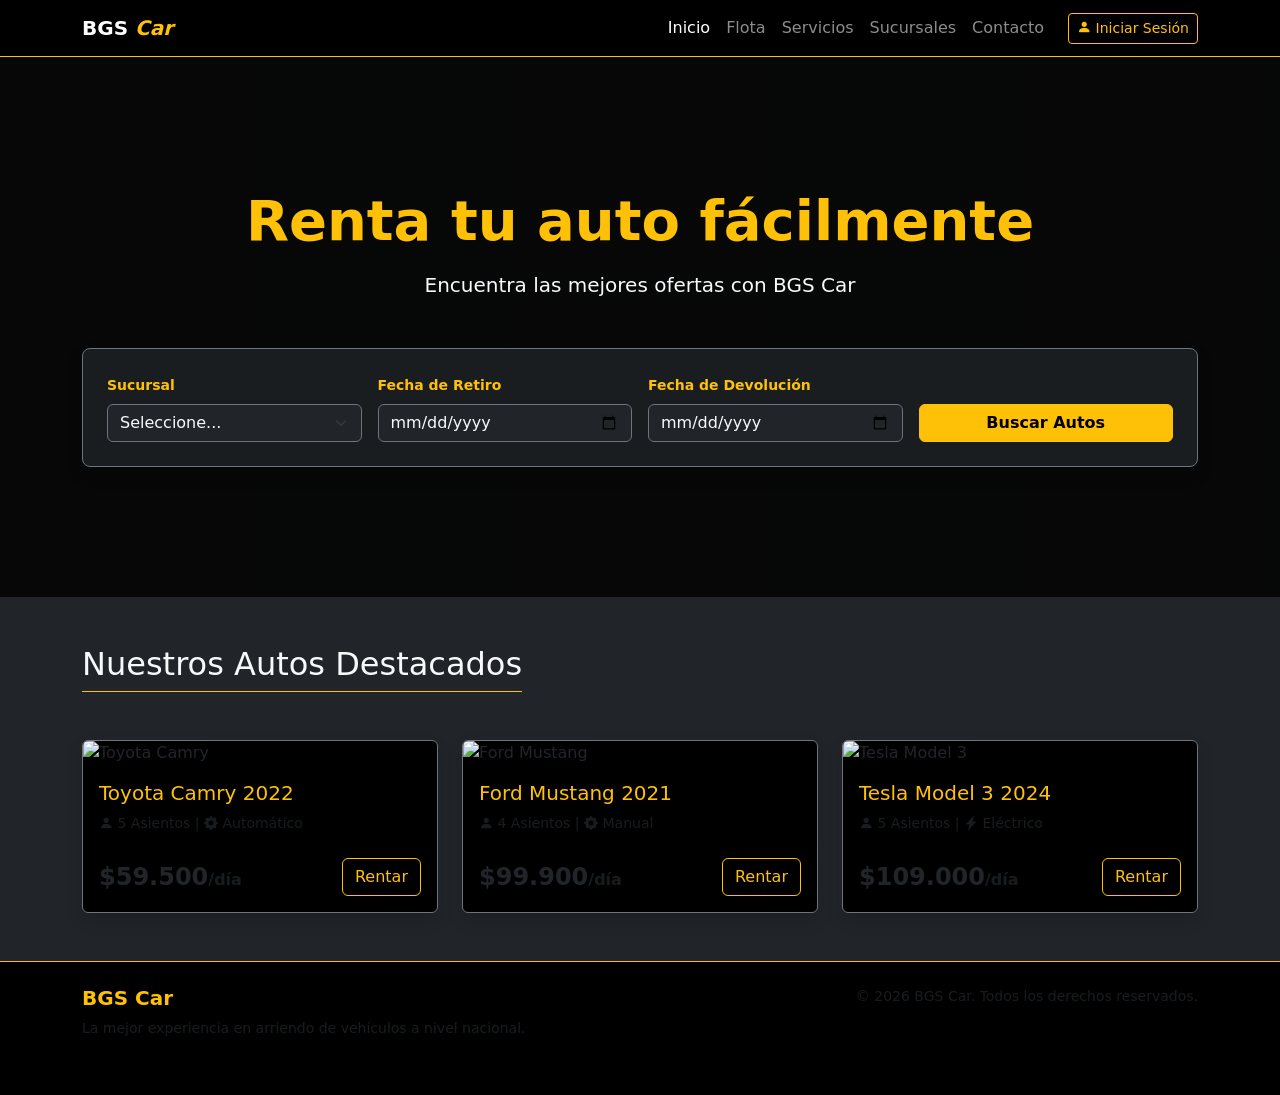
==== index.html @ c29d2aea "feat: creación de estructura base del Home usando Bootstrap" ====
<!DOCTYPE html>
<html lang="es">
<head>
    <meta charset="UTF-8">
    <meta name="viewport" content="width=device-width, initial-scale=1.0">
    <title>BGS Car - Renta tu auto fácilmente</title>
    
    <!-- 1. Importamos Bootstrap (El secreto del buen diseño responsivo) -->
    <link href="https://cdn.jsdelivr.net/npm/bootstrap@5.3.3/dist/css/bootstrap.min.css" rel="stylesheet">
    <!-- Importamos iconos de Bootstrap -->
    <link rel="stylesheet" href="https://cdn.jsdelivr.net/npm/bootstrap-icons@1.11.3/font/bootstrap-icons.min.css">
    <!-- Nuestro propio CSS -->
    <link rel="stylesheet" href="css/style.css">
</head>

<body class="bg-dark text-light"> <!-- Clases nativas de Bootstrap para tema oscuro -->

    <!-- Menú de Navegación (Igual a la propuesta visual) -->
    <nav class="navbar navbar-expand-lg navbar-dark bg-black border-bottom border-warning">
        <div class="container">
            <a class="navbar-brand fw-bold" href="index.html">
                BGS <span class="text-warning fst-italic">Car</span>
            </a>
            <button class="navbar-toggler" type="button" data-bs-toggle="collapse" data-bs-target="#navbarNav">
                <span class="navbar-toggler-icon"></span>
            </button>
            
            <div class="collapse navbar-collapse" id="navbarNav">
                <ul class="navbar-nav ms-auto align-items-center">
                    <li class="nav-item"><a class="nav-link active" href="index.html">Inicio</a></li>
                    <li class="nav-item"><a class="nav-link" href="flota.html">Flota</a></li>
                    <li class="nav-item"><a class="nav-link" href="servicios.html">Servicios</a></li>
                    <li class="nav-item"><a class="nav-link" href="sucursales.html">Sucursales</a></li>
                    <li class="nav-item"><a class="nav-link" href="contacto.html">Contacto</a></li>
                    <li class="nav-item ms-3">
                        <a href="login.html" class="btn btn-outline-warning btn-sm">
                            <i class="bi bi-person-fill"></i> Iniciar Sesión
                        </a>
                    </li>
                </ul>
            </div>
        </div>
    </nav>

    <main>
        <!-- Sección Hero (Fondo con imagen y Buscador) -->
        <section class="hero-section text-center py-5 d-flex flex-column justify-content-center align-items-center" style="min-height: 60vh; background: linear-gradient(rgba(0,0,0,0.8), rgba(0,0,0,0.8)), url('https://images.unsplash.com/photo-1449965408869-eaa3f722e40d?q=80&w=2000') center/cover;">
            <h1 class="display-4 fw-bold text-warning mb-3">Renta tu auto fácilmente</h1>
            <p class="lead mb-5">Encuentra las mejores ofertas con BGS Car</p>

            <!-- Formulario Rápido (Se alinea horizontal en PC y vertical en Celulares) -->
            <div class="container">
                <form id="busqueda-form" class="bg-dark bg-opacity-75 p-4 rounded-3 border border-secondary shadow">
                    <div class="row g-3 align-items-end justify-content-center">
                        <div class="col-md-3 text-start">
                            <label for="sucursal" class="form-label text-warning small fw-bold">Sucursal</label>
                            <select class="form-select bg-dark text-light border-secondary" id="sucursal" required>
                                <option value="">Seleccione...</option>
                                <option value="santiago">Santiago</option>
                                <option value="valparaiso">Valparaíso</option>
                                <option value="concepcion">Concepción</option>
                            </select>
                        </div>
                        <div class="col-md-3 text-start">
                            <label for="fecha-retiro" class="form-label text-warning small fw-bold">Fecha de Retiro</label>
                            <input type="date" class="form-control bg-dark text-light border-secondary" id="fecha-retiro" required>
                        </div>
                        <div class="col-md-3 text-start">
                            <label for="fecha-devolucion" class="form-label text-warning small fw-bold">Fecha de Devolución</label>
                            <input type="date" class="form-control bg-dark text-light border-secondary" id="fecha-devolucion" required>
                        </div>
                        <div class="col-md-3">
                            <button type="submit" class="btn btn-warning w-100 fw-bold">Buscar Autos</button>
                        </div>
                    </div>
                </form>
            </div>
        </section>

        <!-- Sección Autos Destacados -->
        <section class="py-5 bg-dark">
            <div class="container">
                <h2 class="text-center mb-5 border-bottom border-warning pb-2 d-inline-block">Nuestros Autos Destacados</h2>
                
                <div class="row g-4" id="contenedor-destacados">
                    <!-- Ejemplo de Tarjeta. Luego las inyectaremos con JS -->
                    <div class="col-md-4">
                        <div class="card bg-black border-secondary h-100 shadow">
                            <img src="https://images.unsplash.com/photo-1621007947382-bb3c3994e3fd?q=80&w=800" class="card-img-top" alt="Toyota Camry">
                            <div class="card-body">
                                <h5 class="card-title text-warning">Toyota Camry 2022</h5>
                                <p class="card-text small text-muted"><i class="bi bi-person-fill"></i> 5 Asientos | <i class="bi bi-gear-fill"></i> Automático</p>
                                <div class="d-flex justify-content-between align-items-center mt-4">
                                    <span class="fs-4 fw-bold">$59.500<small class="fs-6 text-muted">/día</small></span>
                                    <button class="btn btn-outline-warning">Rentar</button>
                                </div>
                            </div>
                        </div>
                    </div>
                    
                    <div class="col-md-4">
                        <div class="card bg-black border-secondary h-100 shadow">
                            <img src="https://images.unsplash.com/photo-1533473359331-0135ef1b58bf?q=80&w=800" class="card-img-top" alt="Ford Mustang">
                            <div class="card-body">
                                <h5 class="card-title text-warning">Ford Mustang 2021</h5>
                                <p class="card-text small text-muted"><i class="bi bi-person-fill"></i> 4 Asientos | <i class="bi bi-gear-fill"></i> Manual</p>
                                <div class="d-flex justify-content-between align-items-center mt-4">
                                    <span class="fs-4 fw-bold">$99.900<small class="fs-6 text-muted">/día</small></span>
                                    <button class="btn btn-outline-warning">Rentar</button>
                                </div>
                            </div>
                        </div>
                    </div>

                    <div class="col-md-4">
                        <div class="card bg-black border-secondary h-100 shadow">
                            <img src="https://images.unsplash.com/photo-1563720225384-9c0f674542c3?q=80&w=800" class="card-img-top" alt="Tesla Model 3">
                            <div class="card-body">
                                <h5 class="card-title text-warning">Tesla Model 3 2024</h5>
                                <p class="card-text small text-muted"><i class="bi bi-person-fill"></i> 5 Asientos | <i class="bi bi-lightning-charge-fill"></i> Eléctrico</p>
                                <div class="d-flex justify-content-between align-items-center mt-4">
                                    <span class="fs-4 fw-bold">$109.000<small class="fs-6 text-muted">/día</small></span>
                                    <button class="btn btn-outline-warning">Rentar</button>
                                </div>
                            </div>
                        </div>
                    </div>
                </div>
            </div>
        </section>
    </main>

    <!-- Footer Clásico Bootstrap -->
    <footer class="bg-black py-4 border-top border-warning mt-auto">
        <div class="container text-center text-md-start">
            <div class="row">
                <div class="col-md-6 mb-3">
                    <h5 class="text-warning fw-bold">BGS Car</h5>
                    <p class="small text-muted">La mejor experiencia en arriendo de vehículos a nivel nacional.</p>
                </div>
                <div class="col-md-6 text-md-end">
                    <p class="small text-muted mb-0">&copy; 2026 BGS Car. Todos los derechos reservados.</p>
                </div>
            </div>
        </div>
    </footer>

    <!-- 2. Importamos los Scripts de Bootstrap -->
    <script src="https://cdn.jsdelivr.net/npm/bootstrap@5.3.3/dist/js/bootstrap.bundle.min.js"></script>
    <script src="js/main.js"></script>
</body>
</html>
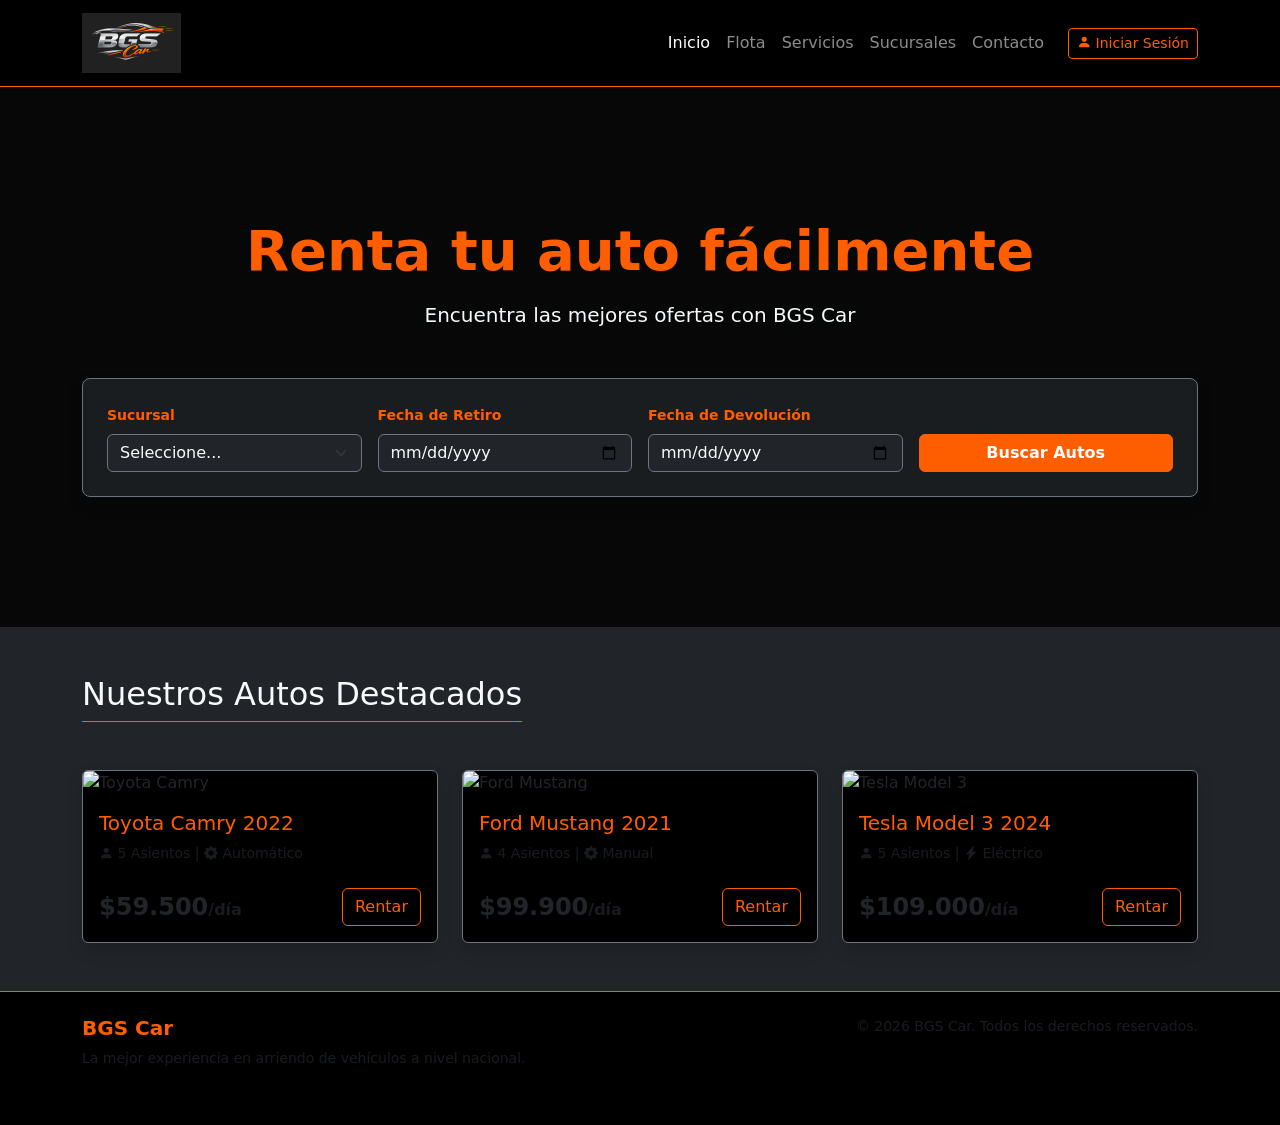
==== commit a4018f22: "feat: Arreglo en la paleta de colores y creacion de style.css" ====
--- a/index.html
+++ b/index.html
@@ -5,21 +5,17 @@
     <meta name="viewport" content="width=device-width, initial-scale=1.0">
     <title>BGS Car - Renta tu auto fácilmente</title>
     
-    <!-- 1. Importamos Bootstrap (El secreto del buen diseño responsivo) -->
     <link href="https://cdn.jsdelivr.net/npm/bootstrap@5.3.3/dist/css/bootstrap.min.css" rel="stylesheet">
-    <!-- Importamos iconos de Bootstrap -->
     <link rel="stylesheet" href="https://cdn.jsdelivr.net/npm/bootstrap-icons@1.11.3/font/bootstrap-icons.min.css">
-    <!-- Nuestro propio CSS -->
     <link rel="stylesheet" href="css/style.css">
 </head>
 
-<body class="bg-dark text-light"> <!-- Clases nativas de Bootstrap para tema oscuro -->
+<body class="bg-dark text-light"> 
 
-    <!-- Menú de Navegación (Igual a la propuesta visual) -->
-    <nav class="navbar navbar-expand-lg navbar-dark bg-black border-bottom border-warning">
+    <nav class="navbar navbar-expand-lg navbar-dark bg-black border-bottom border-bgs">
         <div class="container">
-            <a class="navbar-brand fw-bold" href="index.html">
-                BGS <span class="text-warning fst-italic">Car</span>
+            <a class="navbar-brand" href="index.html">
+                <img src="assets/img/bgscar.png" alt="Logo BGS Car" class="logo-bgs">
             </a>
             <button class="navbar-toggler" type="button" data-bs-toggle="collapse" data-bs-target="#navbarNav">
                 <span class="navbar-toggler-icon"></span>
@@ -33,7 +29,7 @@
                     <li class="nav-item"><a class="nav-link" href="sucursales.html">Sucursales</a></li>
                     <li class="nav-item"><a class="nav-link" href="contacto.html">Contacto</a></li>
                     <li class="nav-item ms-3">
-                        <a href="login.html" class="btn btn-outline-warning btn-sm">
+                        <a href="login.html" class="btn btn-outline-bgs btn-sm">
                             <i class="bi bi-person-fill"></i> Iniciar Sesión
                         </a>
                     </li>
@@ -43,17 +39,15 @@
     </nav>
 
     <main>
-        <!-- Sección Hero (Fondo con imagen y Buscador) -->
         <section class="hero-section text-center py-5 d-flex flex-column justify-content-center align-items-center" style="min-height: 60vh; background: linear-gradient(rgba(0,0,0,0.8), rgba(0,0,0,0.8)), url('https://images.unsplash.com/photo-1449965408869-eaa3f722e40d?q=80&w=2000') center/cover;">
-            <h1 class="display-4 fw-bold text-warning mb-3">Renta tu auto fácilmente</h1>
+            <h1 class="display-4 fw-bold text-bgs mb-3">Renta tu auto fácilmente</h1>
             <p class="lead mb-5">Encuentra las mejores ofertas con BGS Car</p>
 
-            <!-- Formulario Rápido (Se alinea horizontal en PC y vertical en Celulares) -->
             <div class="container">
                 <form id="busqueda-form" class="bg-dark bg-opacity-75 p-4 rounded-3 border border-secondary shadow">
                     <div class="row g-3 align-items-end justify-content-center">
                         <div class="col-md-3 text-start">
-                            <label for="sucursal" class="form-label text-warning small fw-bold">Sucursal</label>
+                            <label for="sucursal" class="form-label text-bgs small fw-bold">Sucursal</label>
                             <select class="form-select bg-dark text-light border-secondary" id="sucursal" required>
                                 <option value="">Seleccione...</option>
                                 <option value="santiago">Santiago</option>
@@ -62,37 +56,35 @@
                             </select>
                         </div>
                         <div class="col-md-3 text-start">
-                            <label for="fecha-retiro" class="form-label text-warning small fw-bold">Fecha de Retiro</label>
+                            <label for="fecha-retiro" class="form-label text-bgs small fw-bold">Fecha de Retiro</label>
                             <input type="date" class="form-control bg-dark text-light border-secondary" id="fecha-retiro" required>
                         </div>
                         <div class="col-md-3 text-start">
-                            <label for="fecha-devolucion" class="form-label text-warning small fw-bold">Fecha de Devolución</label>
+                            <label for="fecha-devolucion" class="form-label text-bgs small fw-bold">Fecha de Devolución</label>
                             <input type="date" class="form-control bg-dark text-light border-secondary" id="fecha-devolucion" required>
                         </div>
                         <div class="col-md-3">
-                            <button type="submit" class="btn btn-warning w-100 fw-bold">Buscar Autos</button>
+                            <button type="submit" class="btn btn-bgs w-100 fw-bold">Buscar Autos</button>
                         </div>
                     </div>
                 </form>
             </div>
         </section>
 
-        <!-- Sección Autos Destacados -->
         <section class="py-5 bg-dark">
             <div class="container">
-                <h2 class="text-center mb-5 border-bottom border-warning pb-2 d-inline-block">Nuestros Autos Destacados</h2>
+                <h2 class="text-center mb-5 border-bottom border-bgs pb-2 d-inline-block">Nuestros Autos Destacados</h2>
                 
                 <div class="row g-4" id="contenedor-destacados">
-                    <!-- Ejemplo de Tarjeta. Luego las inyectaremos con JS -->
                     <div class="col-md-4">
                         <div class="card bg-black border-secondary h-100 shadow">
                             <img src="https://images.unsplash.com/photo-1621007947382-bb3c3994e3fd?q=80&w=800" class="card-img-top" alt="Toyota Camry">
                             <div class="card-body">
-                                <h5 class="card-title text-warning">Toyota Camry 2022</h5>
+                                <h5 class="card-title text-bgs">Toyota Camry 2022</h5>
                                 <p class="card-text small text-muted"><i class="bi bi-person-fill"></i> 5 Asientos | <i class="bi bi-gear-fill"></i> Automático</p>
                                 <div class="d-flex justify-content-between align-items-center mt-4">
                                     <span class="fs-4 fw-bold">$59.500<small class="fs-6 text-muted">/día</small></span>
-                                    <button class="btn btn-outline-warning">Rentar</button>
+                                    <button class="btn btn-outline-bgs">Rentar</button>
                                 </div>
                             </div>
                         </div>
@@ -102,11 +94,11 @@
                         <div class="card bg-black border-secondary h-100 shadow">
                             <img src="https://images.unsplash.com/photo-1533473359331-0135ef1b58bf?q=80&w=800" class="card-img-top" alt="Ford Mustang">
                             <div class="card-body">
-                                <h5 class="card-title text-warning">Ford Mustang 2021</h5>
+                                <h5 class="card-title text-bgs">Ford Mustang 2021</h5>
                                 <p class="card-text small text-muted"><i class="bi bi-person-fill"></i> 4 Asientos | <i class="bi bi-gear-fill"></i> Manual</p>
                                 <div class="d-flex justify-content-between align-items-center mt-4">
                                     <span class="fs-4 fw-bold">$99.900<small class="fs-6 text-muted">/día</small></span>
-                                    <button class="btn btn-outline-warning">Rentar</button>
+                                    <button class="btn btn-outline-bgs">Rentar</button>
                                 </div>
                             </div>
                         </div>
@@ -116,11 +108,11 @@
                         <div class="card bg-black border-secondary h-100 shadow">
                             <img src="https://images.unsplash.com/photo-1563720225384-9c0f674542c3?q=80&w=800" class="card-img-top" alt="Tesla Model 3">
                             <div class="card-body">
-                                <h5 class="card-title text-warning">Tesla Model 3 2024</h5>
+                                <h5 class="card-title text-bgs">Tesla Model 3 2024</h5>
                                 <p class="card-text small text-muted"><i class="bi bi-person-fill"></i> 5 Asientos | <i class="bi bi-lightning-charge-fill"></i> Eléctrico</p>
                                 <div class="d-flex justify-content-between align-items-center mt-4">
                                     <span class="fs-4 fw-bold">$109.000<small class="fs-6 text-muted">/día</small></span>
-                                    <button class="btn btn-outline-warning">Rentar</button>
+                                    <button class="btn btn-outline-bgs">Rentar</button>
                                 </div>
                             </div>
                         </div>
@@ -130,12 +122,11 @@
         </section>
     </main>
 
-    <!-- Footer Clásico Bootstrap -->
-    <footer class="bg-black py-4 border-top border-warning mt-auto">
+    <footer class="bg-black py-4 border-top border-bgs mt-auto">
         <div class="container text-center text-md-start">
             <div class="row">
                 <div class="col-md-6 mb-3">
-                    <h5 class="text-warning fw-bold">BGS Car</h5>
+                    <h5 class="text-bgs fw-bold">BGS Car</h5>
                     <p class="small text-muted">La mejor experiencia en arriendo de vehículos a nivel nacional.</p>
                 </div>
                 <div class="col-md-6 text-md-end">
@@ -145,7 +136,6 @@
         </div>
     </footer>
 
-    <!-- 2. Importamos los Scripts de Bootstrap -->
     <script src="https://cdn.jsdelivr.net/npm/bootstrap@5.3.3/dist/js/bootstrap.bundle.min.js"></script>
     <script src="js/main.js"></script>
 </body>
--- a/css/style.css
+++ b/css/style.css
@@ -0,0 +1,51 @@
+/* Variables de colores corporativos BGS Car */
+:root {
+    --bg-dark: #1a1a1a;
+    --bgs-orange: #ff5e00;
+    --bgs-orange-hover: #cc4b00;
+}
+
+/* ==========================================================
+   CLASES PERSONALIZADAS BGS CAR (Código Limpio)
+   ========================================================== */
+
+/* Textos y Bordes */
+.text-bgs {
+    color: var(--bgs-orange);
+}
+
+.border-bgs {
+    border-color: var(--bgs-orange) !important; /* Mantenemos este solo si el borde de Bootstrap es muy terco */
+}
+
+/* Botón Sólido Principal */
+.btn-bgs {
+    background-color: var(--bgs-orange);
+    border-color: var(--bgs-orange);
+    color: white;
+}
+
+.btn-bgs:hover {
+    background-color: var(--bgs-orange-hover);
+    border-color: var(--bgs-orange-hover);
+    color: white;
+}
+
+/* Botón con Borde (Outline) */
+.btn-outline-bgs {
+    color: var(--bgs-orange);
+    border: 1px solid var(--bgs-orange);
+    background-color: transparent;
+}
+
+.btn-outline-bgs:hover {
+    background-color: var(--bgs-orange);
+    color: white;
+}
+
+/* Tamaño del logo en la barra de navegación */
+.logo-bgs {
+    height: 60px; /* Puedes subir o bajar este número según cómo se vea tu imagen */
+    width: auto;
+    object-fit: contain;
+}
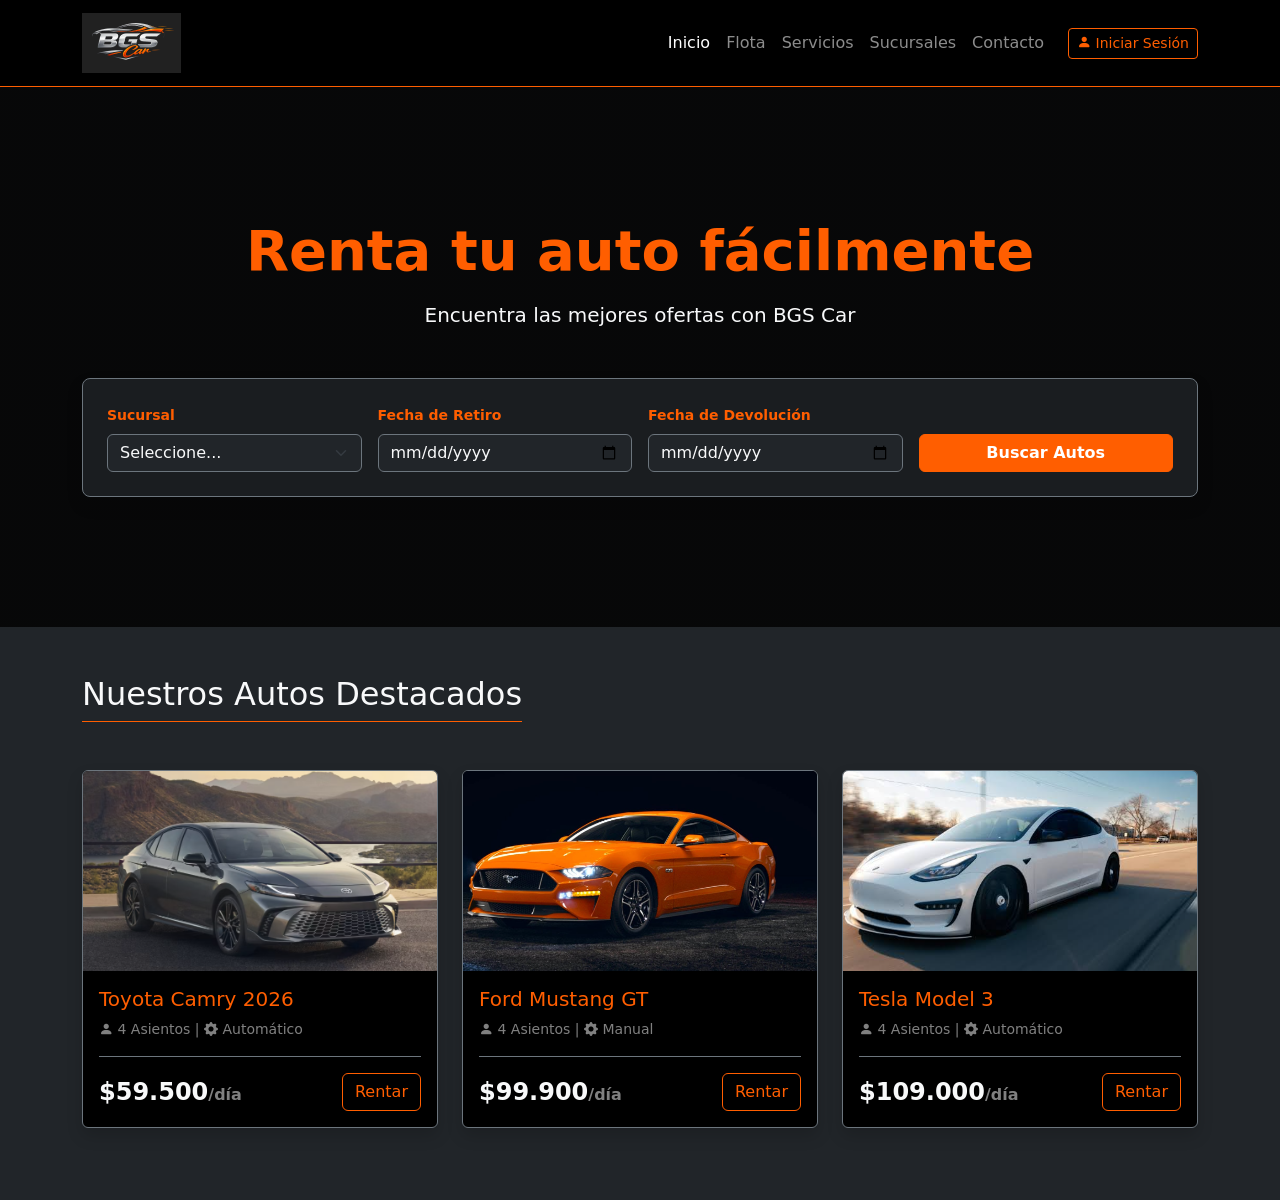
==== commit 00d9b8a5: "fix: Arreglo de textos duplicados e insercio de imagenes locales" ====
--- a/index.html
+++ b/index.html
@@ -76,67 +76,9 @@
                 <h2 class="text-center mb-5 border-bottom border-bgs pb-2 d-inline-block">Nuestros Autos Destacados</h2>
                 
                 <div class="row g-4" id="contenedor-destacados">
-                    <div class="col-md-4">
-                        <div class="card bg-black border-secondary h-100 shadow">
-                            <img src="https://images.unsplash.com/photo-1621007947382-bb3c3994e3fd?q=80&w=800" class="card-img-top" alt="Toyota Camry">
-                            <div class="card-body">
-                                <h5 class="card-title text-bgs">Toyota Camry 2022</h5>
-                                <p class="card-text small text-muted"><i class="bi bi-person-fill"></i> 5 Asientos | <i class="bi bi-gear-fill"></i> Automático</p>
-                                <div class="d-flex justify-content-between align-items-center mt-4">
-                                    <span class="fs-4 fw-bold">$59.500<small class="fs-6 text-muted">/día</small></span>
-                                    <button class="btn btn-outline-bgs">Rentar</button>
-                                </div>
-                            </div>
-                        </div>
-                    </div>
                     
-                    <div class="col-md-4">
-                        <div class="card bg-black border-secondary h-100 shadow">
-                            <img src="https://images.unsplash.com/photo-1533473359331-0135ef1b58bf?q=80&w=800" class="card-img-top" alt="Ford Mustang">
-                            <div class="card-body">
-                                <h5 class="card-title text-bgs">Ford Mustang 2021</h5>
-                                <p class="card-text small text-muted"><i class="bi bi-person-fill"></i> 4 Asientos | <i class="bi bi-gear-fill"></i> Manual</p>
-                                <div class="d-flex justify-content-between align-items-center mt-4">
-                                    <span class="fs-4 fw-bold">$99.900<small class="fs-6 text-muted">/día</small></span>
-                                    <button class="btn btn-outline-bgs">Rentar</button>
-                                </div>
-                            </div>
-                        </div>
-                    </div>
-
-                    <div class="col-md-4">
-                        <div class="card bg-black border-secondary h-100 shadow">
-                            <img src="https://images.unsplash.com/photo-1563720225384-9c0f674542c3?q=80&w=800" class="card-img-top" alt="Tesla Model 3">
-                            <div class="card-body">
-                                <h5 class="card-title text-bgs">Tesla Model 3 2024</h5>
-                                <p class="card-text small text-muted"><i class="bi bi-person-fill"></i> 5 Asientos | <i class="bi bi-lightning-charge-fill"></i> Eléctrico</p>
-                                <div class="d-flex justify-content-between align-items-center mt-4">
-                                    <span class="fs-4 fw-bold">$109.000<small class="fs-6 text-muted">/día</small></span>
-                                    <button class="btn btn-outline-bgs">Rentar</button>
-                                </div>
-                            </div>
-                        </div>
-                    </div>
-                </div>
-            </div>
-        </section>
-    </main>
-
-    <footer class="bg-black py-4 border-top border-bgs mt-auto">
-        <div class="container text-center text-md-start">
-            <div class="row">
-                <div class="col-md-6 mb-3">
-                    <h5 class="text-bgs fw-bold">BGS Car</h5>
-                    <p class="small text-muted">La mejor experiencia en arriendo de vehículos a nivel nacional.</p>
-                </div>
-                <div class="col-md-6 text-md-end">
-                    <p class="small text-muted mb-0">&copy; 2026 BGS Car. Todos los derechos reservados.</p>
-                </div>
-            </div>
-        </div>
-    </footer>
 
     <script src="https://cdn.jsdelivr.net/npm/bootstrap@5.3.3/dist/js/bootstrap.bundle.min.js"></script>
-    <script src="js/main.js"></script>
+    <script src="js/inicio.js"></script>
 </body>
 </html>
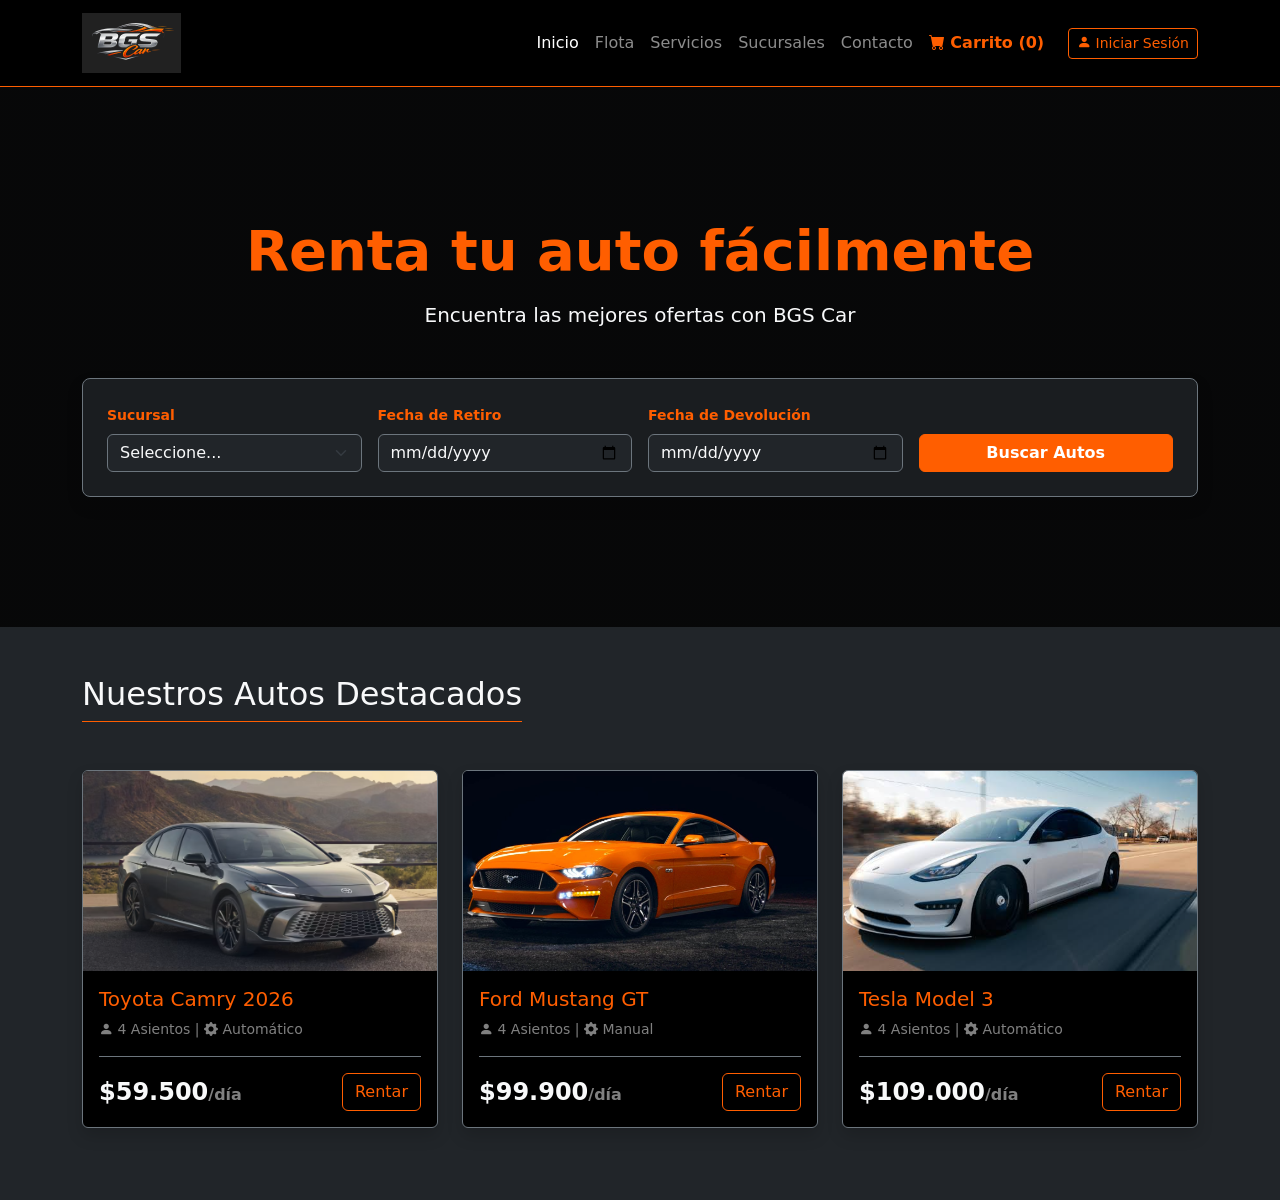
==== commit 48e2c93f: "feat: carrito de compras funcional con LocalStorage" ====
--- a/index.html
+++ b/index.html
@@ -28,6 +28,11 @@
                     <li class="nav-item"><a class="nav-link" href="servicios.html">Servicios</a></li>
                     <li class="nav-item"><a class="nav-link" href="sucursales.html">Sucursales</a></li>
                     <li class="nav-item"><a class="nav-link" href="contacto.html">Contacto</a></li>
+                    <li class="nav-item align-self-center">
+                        <a class="nav-link text-bgs fw-bold" href="carrito.html">
+                            <i class="bi bi-cart-fill"></i> Carrito (<span id="contador-carrito">0</span>)
+                        </a>
+                    </li>
                     <li class="nav-item ms-3">
                         <a href="login.html" class="btn btn-outline-bgs btn-sm">
                             <i class="bi bi-person-fill"></i> Iniciar Sesión
@@ -79,6 +84,7 @@
                     
 
     <script src="https://cdn.jsdelivr.net/npm/bootstrap@5.3.3/dist/js/bootstrap.bundle.min.js"></script>
+    <script src="js/carrito.js"></script>
     <script src="js/inicio.js"></script>
 </body>
 </html>
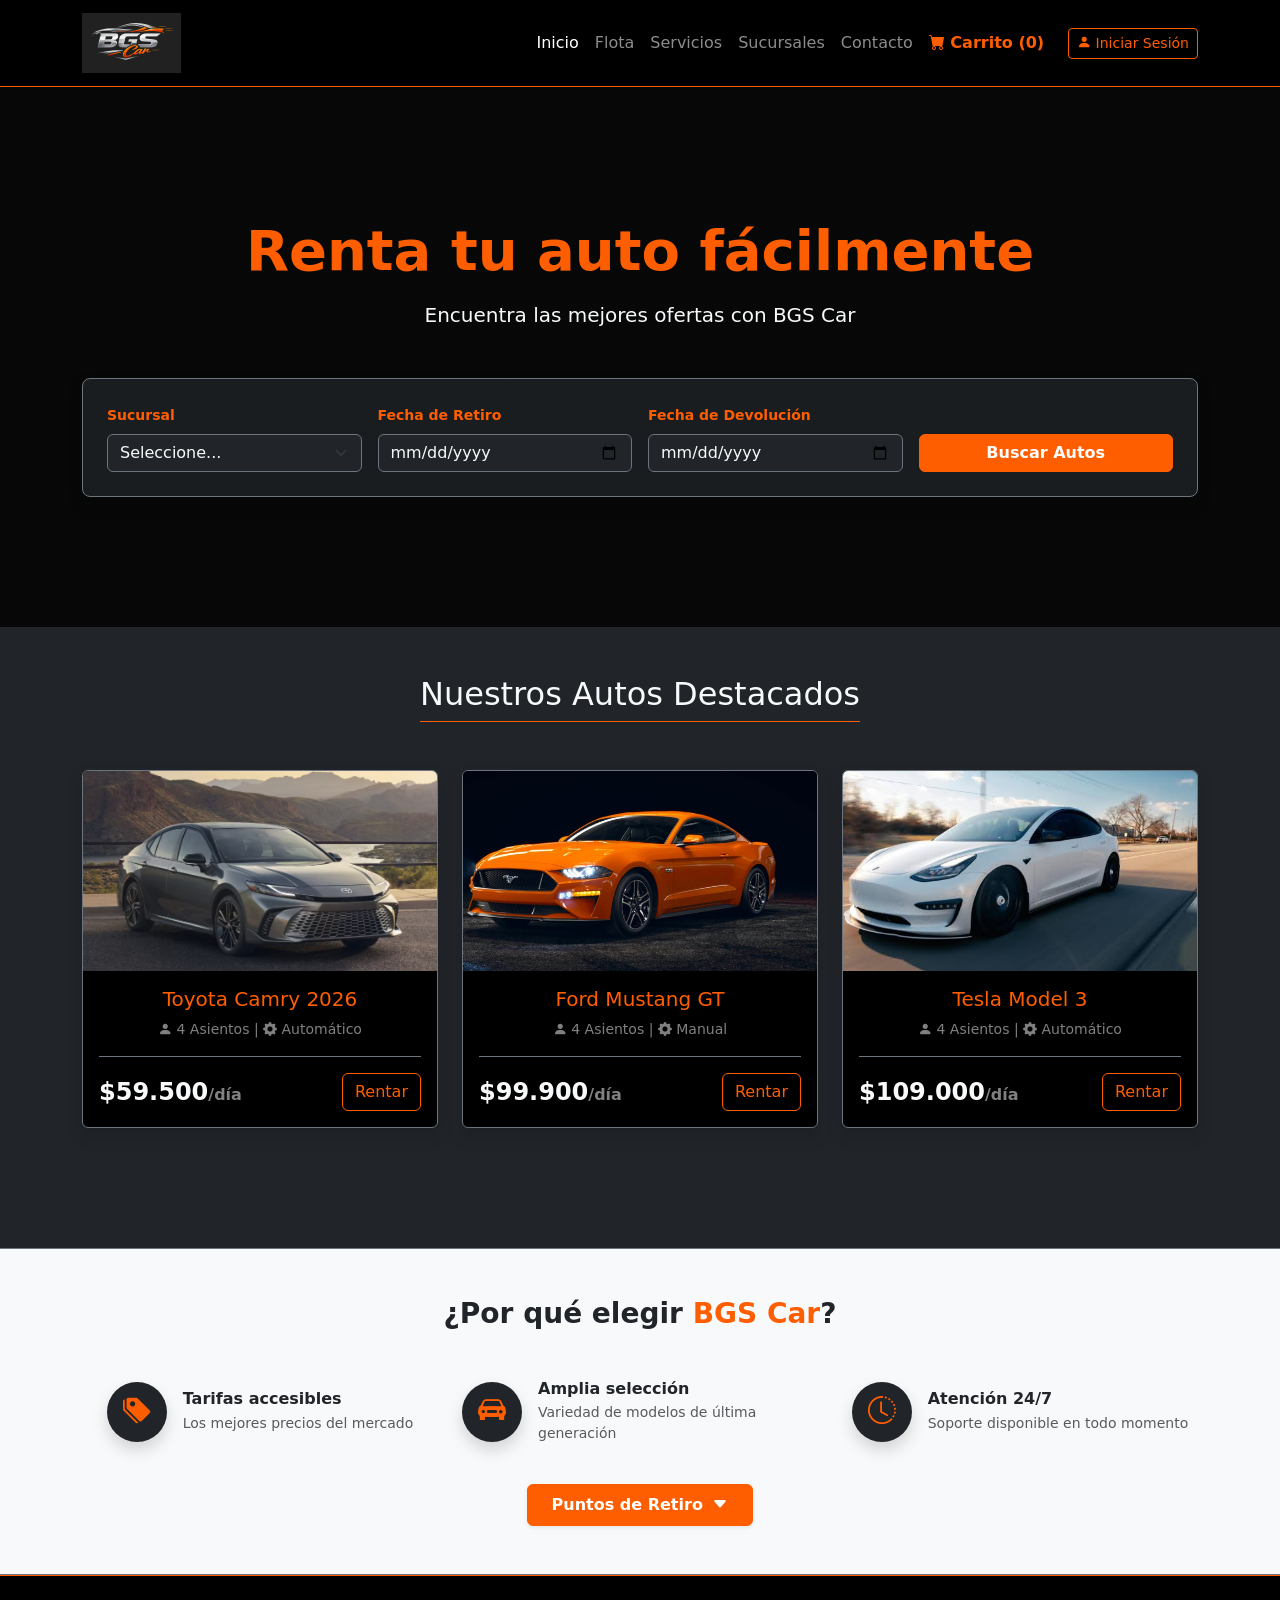
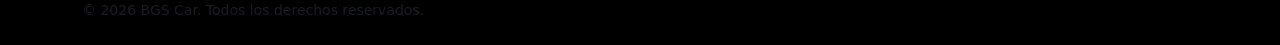
==== commit 7436aea3: "feat: cálculo automático de días de reserva en LocalStorage y sección informativa en Inicio" ====
--- a/index.html
+++ b/index.html
@@ -34,7 +34,7 @@
                         </a>
                     </li>
                     <li class="nav-item ms-3">
-                        <a href="login.html" class="btn btn-outline-bgs btn-sm">
+                        <a id="enlace-login" href="login.html" class="btn btn-outline-bgs btn-sm">
                             <i class="bi bi-person-fill"></i> Iniciar Sesión
                         </a>
                     </li>
@@ -42,7 +42,7 @@
             </div>
         </div>
     </nav>
-
+    
     <main>
         <section class="hero-section text-center py-5 d-flex flex-column justify-content-center align-items-center" style="min-height: 60vh; background: linear-gradient(rgba(0,0,0,0.8), rgba(0,0,0,0.8)), url('https://images.unsplash.com/photo-1449965408869-eaa3f722e40d?q=80&w=2000') center/cover;">
             <h1 class="display-4 fw-bold text-bgs mb-3">Renta tu auto fácilmente</h1>
@@ -76,12 +76,70 @@
             </div>
         </section>
 
-        <section class="py-5 bg-dark">
-            <div class="container">
-                <h2 class="text-center mb-5 border-bottom border-bgs pb-2 d-inline-block">Nuestros Autos Destacados</h2>
-                
-                <div class="row g-4" id="contenedor-destacados">
-                    
+    <section class="py-5 bg-dark">
+        <div class="container text-center">
+            <h2 class="text-center mb-5 border-bottom border-bgs pb-2 d-inline-block">Nuestros Autos Destacados</h2>
+            <div class="row g-4" id="contenedor-destacados"></div>
+        </div>
+    </section>
+
+    <section class="bg-light text-dark py-5 border-top border-bottom border-secondary mt-5">
+        <div class="container text-center">
+            <h3 class="fw-bold mb-5">¿Por qué elegir <span class="text-bgs">BGS Car</span>?</h3>
+            
+            <div class="row g-4 align-items-center justify-content-center mb-4">
+                <div class="col-md-4">
+                    <div class="d-flex align-items-center justify-content-center">
+                        <div class="bg-dark text-bgs rounded-circle p-3 me-3 d-flex align-items-center justify-content-center shadow" style="width: 60px; height: 60px; min-width: 60px;">
+                            <i class="bi bi-tags-fill fs-3"></i>
+                        </div>
+                        <div class="text-start">
+                            <h6 class="fw-bold mb-1 text-dark">Tarifas accesibles</h6>
+                            <p class="small text-muted mb-0">Los mejores precios del mercado</p>
+                        </div>
+                    </div>
+                </div>
+
+                <div class="col-md-4">
+                    <div class="d-flex align-items-center justify-content-center">
+                        <div class="bg-dark text-bgs rounded-circle p-3 me-3 d-flex align-items-center justify-content-center shadow" style="width: 60px; height: 60px; min-width: 60px;">
+                            <i class="bi bi-car-front-fill fs-3"></i>
+                        </div>
+                        <div class="text-start">
+                            <h6 class="fw-bold mb-1 text-dark">Amplia selección</h6>
+                            <p class="small text-muted mb-0">Variedad de modelos de última generación</p>
+                        </div>
+                    </div>
+                </div>
+
+                <div class="col-md-4">
+                    <div class="d-flex align-items-center justify-content-center">
+                        <div class="bg-dark text-bgs rounded-circle p-3 me-3 d-flex align-items-center justify-content-center shadow" style="width: 60px; height: 60px; min-width: 60px;">
+                            <i class="bi bi-clock-history fs-3"></i>
+                        </div>
+                        <div class="text-start">
+                            <h6 class="fw-bold mb-1 text-dark">Atención 24/7</h6>
+                            <p class="small text-muted mb-0">Soporte disponible en todo momento</p>
+                        </div>
+                    </div>
+                </div>
+            </div>
+
+            <div class="pt-3">
+                <a href="sucursales.html" class="btn btn-bgs fw-bold px-4 py-2 shadow-sm">
+                    Puntos de Retiro <i class="bi bi-caret-down-fill ms-1"></i>
+                </a>
+            </div>
+        </div>
+    </section>
+
+    </main>
+
+    <footer class="bg-black py-4 border-top border-bgs mt-auto">
+        <div class="container text-center text-md-start">
+            <p class="small text-muted mb-0">&copy; 2026 BGS Car. Todos los derechos reservados.</p>
+        </div>
+    </footer>
 
     <script src="https://cdn.jsdelivr.net/npm/bootstrap@5.3.3/dist/js/bootstrap.bundle.min.js"></script>
     <script src="js/carrito.js"></script>
